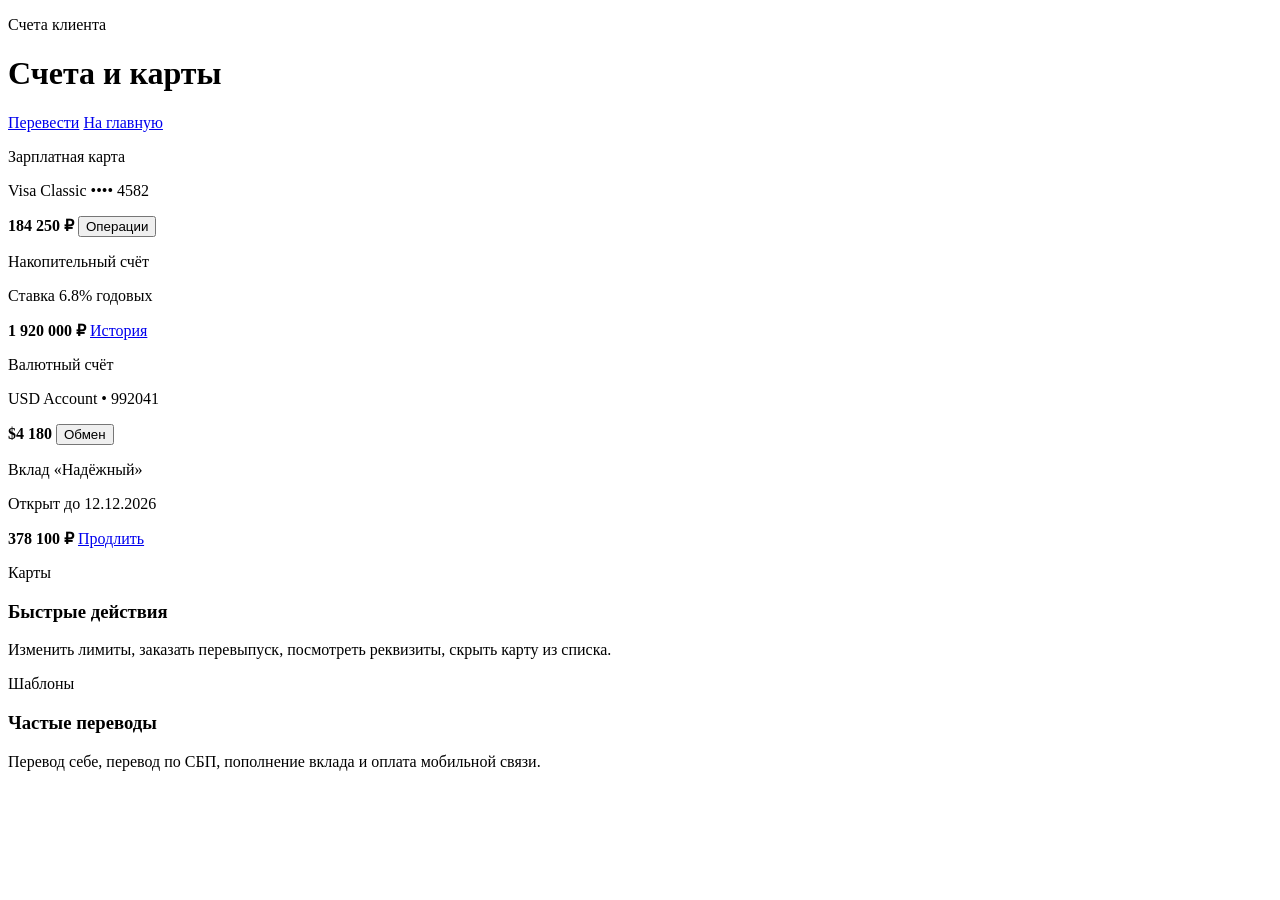
==== accounts.html @ db866a27 "Add project files" ====
<!DOCTYPE html>
<html lang="ru">
  <head>
    <meta charset="UTF-8" />
    <meta name="viewport" content="width=device-width, initial-scale=1.0" />
    <title>Счета и карты</title>
    <link rel="preconnect" href="https://fonts.googleapis.com" />
    <link rel="preconnect" href="https://fonts.gstatic.com" crossorigin />
    <link
      href="https://fonts.googleapis.com/css2?family=Manrope:wght@400;500;600;700;800&display=swap"
      rel="stylesheet"
    />
    <link rel="stylesheet" href="styles.css" />
  </head>
  <body class="accounts-page">
    <main class="accounts-layout">
      <header class="accounts-header">
        <div>
          <p class="topbar__eyebrow">Счета клиента</p>
          <h1>Счета и карты</h1>
        </div>
        <div class="topbar__actions">
          <a class="button" href="payments.html">Перевести</a>
          <a class="button button--accent" href="index.html">На главную</a>
        </div>
      </header>

      <section class="accounts-list">
        <article class="line-card">
          <div>
            <p class="line-card__title">Зарплатная карта</p>
            <p class="line-card__meta">Visa Classic •••• 4582</p>
          </div>
          <strong>184 250 ₽</strong>
          <button class="button button--small" data-message="Операции по карте доступны в истории операций.">Операции</button>
        </article>

        <article class="line-card">
          <div>
            <p class="line-card__title">Накопительный счёт</p>
            <p class="line-card__meta">Ставка 6.8% годовых</p>
          </div>
          <strong>1 920 000 ₽</strong>
          <a class="button button--small" href="savings.html">История</a>
        </article>

        <article class="line-card">
          <div>
            <p class="line-card__title">Валютный счёт</p>
            <p class="line-card__meta">USD Account • 992041</p>
          </div>
          <strong>$4 180</strong>
          <button class="button button--small" data-message="Обмен валюты не подключён к бэкенду в демо.">Обмен</button>
        </article>

        <article class="line-card">
          <div>
            <p class="line-card__title">Вклад «Надёжный»</p>
            <p class="line-card__meta">Открыт до 12.12.2026</p>
          </div>
          <strong>378 100 ₽</strong>
          <a class="button button--small" href="savings.html">Продлить</a>
        </article>
      </section>

      <section class="inner-grid">
        <article class="mini-panel">
          <p class="section-label">Карты</p>
          <h3>Быстрые действия</h3>
          <p>Изменить лимиты, заказать перевыпуск, посмотреть реквизиты, скрыть карту из списка.</p>
        </article>
        <article class="mini-panel">
          <p class="section-label">Шаблоны</p>
          <h3>Частые переводы</h3>
          <p>Перевод себе, перевод по СБП, пополнение вклада и оплата мобильной связи.</p>
        </article>
      </section>
    </main>

    <div class="toast" id="toast" aria-live="polite"></div>
    <script src="script.js"></script>
  </body>
</html>
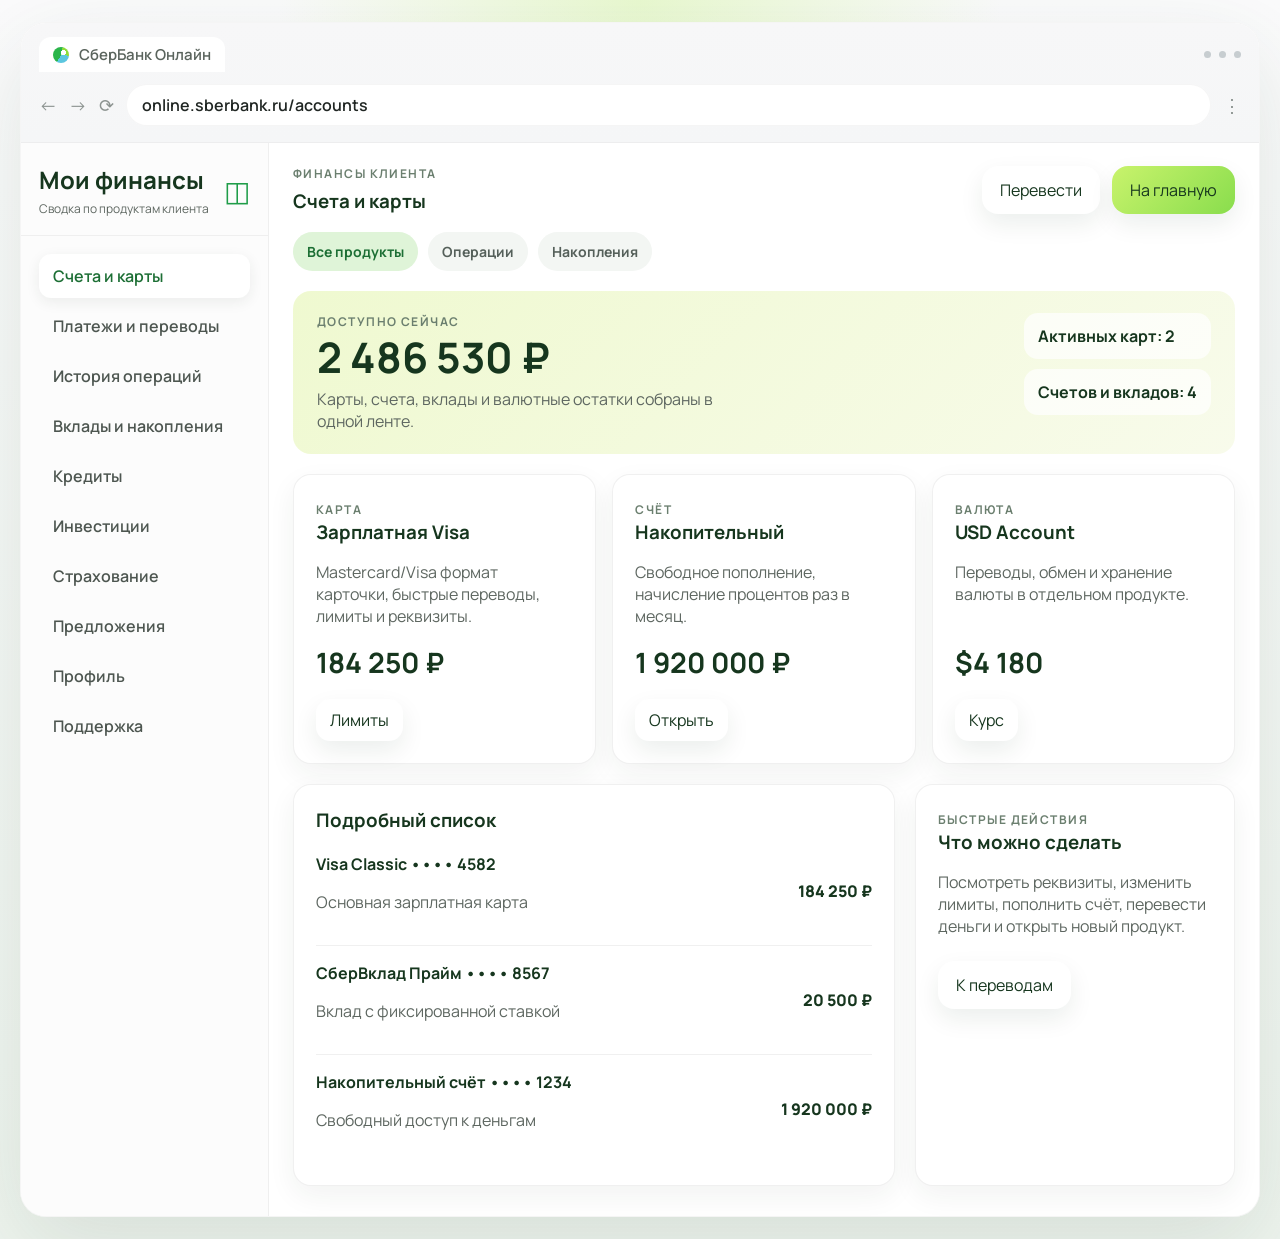
==== commit 917d9bc5: "Update page layouts and homepage banner" ====
--- a/accounts.html
+++ b/accounts.html
@@ -12,68 +12,141 @@
     />
     <link rel="stylesheet" href="styles.css" />
   </head>
-  <body class="accounts-page">
-    <main class="accounts-layout">
-      <header class="accounts-header">
-        <div>
-          <p class="topbar__eyebrow">Счета клиента</p>
-          <h1>Счета и карты</h1>
+  <body class="sber-body">
+    <main class="sber-stage">
+      <section class="sber-app">
+        <div class="browser-bar">
+          <div class="browser-bar__top">
+            <div class="browser-brand">
+              <span class="browser-brand__logo"></span>
+              <span>СберБанк Онлайн</span>
+            </div>
+            <div class="browser-dots"><span></span><span></span><span></span></div>
+          </div>
+          <div class="browser-bar__search">
+            <span class="browser-nav">←</span>
+            <span class="browser-nav">→</span>
+            <span class="browser-nav">⟳</span>
+            <div class="browser-address">online.sberbank.ru/accounts</div>
+            <span class="browser-menu">⋮</span>
+          </div>
         </div>
-        <div class="topbar__actions">
-          <a class="button" href="payments.html">Перевести</a>
-          <a class="button button--accent" href="index.html">На главную</a>
+
+        <div class="workspace">
+          <aside class="finance-sidebar">
+            <section class="finance-card">
+              <div class="finance-card__header">
+                <div>
+                  <h2>Мои финансы</h2>
+                  <p>Сводка по продуктам клиента</p>
+                </div>
+                <a class="icon-link" href="index.html">◫</a>
+              </div>
+            </section>
+
+            <nav class="sidebar-links">
+              <a class="sidebar-link sidebar-link--active" href="accounts.html">Счета и карты</a>
+              <a class="sidebar-link" href="payments.html">Платежи и переводы</a>
+              <a class="sidebar-link" href="history.html">История операций</a>
+              <a class="sidebar-link" href="savings.html">Вклады и накопления</a>
+              <a class="sidebar-link" href="loans.html">Кредиты</a>
+              <a class="sidebar-link" href="investments.html">Инвестиции</a>
+              <a class="sidebar-link" href="insurance.html">Страхование</a>
+              <a class="sidebar-link" href="offers.html">Предложения</a>
+              <a class="sidebar-link" href="profile.html">Профиль</a>
+              <a class="sidebar-link" href="support.html">Поддержка</a>
+            </nav>
+          </aside>
+
+          <section class="section-dashboard">
+            <header class="section-header">
+              <div>
+                <p class="topbar__eyebrow">Финансы клиента</p>
+                <h1>Счета и карты</h1>
+              </div>
+              <div class="topbar__actions">
+                <a class="button" href="payments.html">Перевести</a>
+                <a class="button button--accent" href="index.html">На главную</a>
+              </div>
+            </header>
+
+            <div class="section-tabs">
+              <a class="section-tab section-tab--active" href="accounts.html">Все продукты</a>
+              <a class="section-tab" href="history.html">Операции</a>
+              <a class="section-tab" href="savings.html">Накопления</a>
+            </div>
+
+            <section class="section-hero">
+              <div>
+                <p class="section-label">Доступно сейчас</p>
+                <h2>2 486 530 ₽</h2>
+                <p class="section-hero__text">Карты, счета, вклады и валютные остатки собраны в одной ленте.</p>
+              </div>
+              <div class="section-hero__meta">
+                <span>Активных карт: 2</span>
+                <span>Счетов и вкладов: 4</span>
+              </div>
+            </section>
+
+            <section class="section-card-grid">
+              <article class="section-card">
+                <span class="section-label">Карта</span>
+                <h3>Зарплатная Visa</h3>
+                <p>Mastercard/Visa формат карточки, быстрые переводы, лимиты и реквизиты.</p>
+                <strong>184 250 ₽</strong>
+                <button class="button button--small" data-message="Лимиты по карте доступны в полной версии.">Лимиты</button>
+              </article>
+              <article class="section-card">
+                <span class="section-label">Счёт</span>
+                <h3>Накопительный</h3>
+                <p>Свободное пополнение, начисление процентов раз в месяц.</p>
+                <strong>1 920 000 ₽</strong>
+                <a class="button button--small" href="savings.html">Открыть</a>
+              </article>
+              <article class="section-card">
+                <span class="section-label">Валюта</span>
+                <h3>USD Account</h3>
+                <p>Переводы, обмен и хранение валюты в отдельном продукте.</p>
+                <strong>$4 180</strong>
+                <button class="button button--small" data-message="Курс обмена появится после подключения API.">Курс</button>
+              </article>
+            </section>
+
+            <section class="section-split">
+              <div class="section-list">
+                <h3>Подробный список</h3>
+                <article class="section-line">
+                  <div>
+                    <strong>Visa Classic •••• 4582</strong>
+                    <p>Основная зарплатная карта</p>
+                  </div>
+                  <span>184 250 ₽</span>
+                </article>
+                <article class="section-line">
+                  <div>
+                    <strong>СберВклад Прайм •••• 8567</strong>
+                    <p>Вклад с фиксированной ставкой</p>
+                  </div>
+                  <span>20 500 ₽</span>
+                </article>
+                <article class="section-line">
+                  <div>
+                    <strong>Накопительный счёт •••• 1234</strong>
+                    <p>Свободный доступ к деньгам</p>
+                  </div>
+                  <span>1 920 000 ₽</span>
+                </article>
+              </div>
+
+              <aside class="section-note">
+                <span class="section-label">Быстрые действия</span>
+                <h3>Что можно сделать</h3>
+                <p>Посмотреть реквизиты, изменить лимиты, пополнить счёт, перевести деньги и открыть новый продукт.</p>
+                <a class="button" href="payments.html">К переводам</a>
+              </aside>
+            </section>
+          </section>
         </div>
-      </header>
-
-      <section class="accounts-list">
-        <article class="line-card">
-          <div>
-            <p class="line-card__title">Зарплатная карта</p>
-            <p class="line-card__meta">Visa Classic •••• 4582</p>
-          </div>
-          <strong>184 250 ₽</strong>
-          <button class="button button--small" data-message="Операции по карте доступны в истории операций.">Операции</button>
-        </article>
-
-        <article class="line-card">
-          <div>
-            <p class="line-card__title">Накопительный счёт</p>
-            <p class="line-card__meta">Ставка 6.8% годовых</p>
-          </div>
-          <strong>1 920 000 ₽</strong>
-          <a class="button button--small" href="savings.html">История</a>
-        </article>
-
-        <article class="line-card">
-          <div>
-            <p class="line-card__title">Валютный счёт</p>
-            <p class="line-card__meta">USD Account • 992041</p>
-          </div>
-          <strong>$4 180</strong>
-          <button class="button button--small" data-message="Обмен валюты не подключён к бэкенду в демо.">Обмен</button>
-        </article>
-
-        <article class="line-card">
-          <div>
-            <p class="line-card__title">Вклад «Надёжный»</p>
-            <p class="line-card__meta">Открыт до 12.12.2026</p>
-          </div>
-          <strong>378 100 ₽</strong>
-          <a class="button button--small" href="savings.html">Продлить</a>
-        </article>
-      </section>
-
-      <section class="inner-grid">
-        <article class="mini-panel">
-          <p class="section-label">Карты</p>
-          <h3>Быстрые действия</h3>
-          <p>Изменить лимиты, заказать перевыпуск, посмотреть реквизиты, скрыть карту из списка.</p>
-        </article>
-        <article class="mini-panel">
-          <p class="section-label">Шаблоны</p>
-          <h3>Частые переводы</h3>
-          <p>Перевод себе, перевод по СБП, пополнение вклада и оплата мобильной связи.</p>
-        </article>
       </section>
     </main>
 
--- a/styles.css
+++ b/styles.css
@@ -0,0 +1,1222 @@
+:root {
+  --bg: #edf3ea;
+  --surface: #ffffff;
+  --surface-soft: #f4f7f1;
+  --surface-muted: #f6f7f8;
+  --text: #16361e;
+  --text-soft: #5e6761;
+  --muted: #6b7f6f;
+  --green: #1f9d49;
+  --green-deep: #11813b;
+  --lime: #c9f36c;
+  --line: rgba(17, 53, 29, 0.08);
+  --shadow: 0 24px 70px rgba(29, 77, 42, 0.12);
+}
+
+* {
+  box-sizing: border-box;
+}
+
+body {
+  margin: 0;
+  min-height: 100vh;
+  font-family: "Manrope", sans-serif;
+  color: var(--text);
+  background:
+    radial-gradient(circle at top right, rgba(201, 243, 108, 0.7), transparent 26%),
+    linear-gradient(180deg, #f8fbf7 0%, var(--bg) 100%);
+}
+
+.sber-body {
+  background:
+    radial-gradient(circle at top center, rgba(202, 246, 129, 0.35), transparent 26%),
+    linear-gradient(180deg, #fbfbfc 0%, #eef4ee 100%);
+}
+
+a {
+  color: inherit;
+  text-decoration: none;
+}
+
+button {
+  font: inherit;
+  border: 0;
+  cursor: pointer;
+}
+
+.sber-stage {
+  width: min(1240px, calc(100% - 32px));
+  margin: 22px auto;
+}
+
+.sber-app {
+  background: rgba(255, 255, 255, 0.96);
+  border: 1px solid rgba(0, 0, 0, 0.04);
+  border-radius: 26px;
+  box-shadow: 0 28px 90px rgba(39, 71, 50, 0.12);
+  overflow: hidden;
+}
+
+.browser-bar {
+  padding: 14px 18px 16px;
+  background: linear-gradient(180deg, #f7f7f8 0%, #f5f6f7 100%);
+  border-bottom: 1px solid rgba(0, 0, 0, 0.04);
+}
+
+.browser-bar__top,
+.browser-bar__search {
+  display: flex;
+  align-items: center;
+  justify-content: space-between;
+}
+
+.browser-bar__top {
+  margin-bottom: 12px;
+}
+
+.browser-brand {
+  display: inline-flex;
+  align-items: center;
+  gap: 10px;
+  padding: 7px 14px;
+  border-radius: 12px 12px 0 0;
+  background: #fff;
+  color: #5a645d;
+  font-size: 15px;
+  font-weight: 600;
+}
+
+.browser-brand__logo {
+  width: 16px;
+  height: 16px;
+  border-radius: 50%;
+  background:
+    radial-gradient(circle at 65% 35%, #fff 0 18%, transparent 19%),
+    conic-gradient(from 210deg, #2ab54a 0 45%, #8ddd38 45% 68%, #5bc6df 68% 100%);
+}
+
+.browser-dots {
+  display: flex;
+  gap: 8px;
+}
+
+.browser-dots span {
+  width: 7px;
+  height: 7px;
+  border-radius: 50%;
+  background: #c7cdd0;
+}
+
+.browser-bar__search {
+  gap: 12px;
+}
+
+.browser-nav,
+.browser-menu {
+  color: #8c9390;
+  font-size: 18px;
+}
+
+.browser-address {
+  flex: 1;
+  padding: 10px 16px;
+  border-radius: 999px;
+  background: #fff;
+  color: #202623;
+  font-weight: 600;
+  box-shadow: inset 0 0 0 1px rgba(0, 0, 0, 0.04);
+}
+
+.workspace {
+  display: grid;
+  grid-template-columns: 248px minmax(0, 1fr);
+  min-height: 760px;
+}
+
+.finance-sidebar {
+  background: #fcfcfc;
+  border-right: 1px solid rgba(0, 0, 0, 0.05);
+}
+
+.sidebar-links {
+  display: grid;
+  gap: 6px;
+  padding: 18px;
+}
+
+.sidebar-link {
+  display: block;
+  padding: 11px 14px;
+  border-radius: 12px;
+  color: #4d5650;
+  font-weight: 600;
+  transition: background 0.2s ease, color 0.2s ease;
+}
+
+.sidebar-link:hover,
+.sidebar-link--active {
+  background: #ffffff;
+  color: #1d6f35;
+  box-shadow: 0 4px 14px rgba(35, 50, 40, 0.08);
+}
+
+.finance-card,
+.finance-group {
+  padding: 20px 18px 18px;
+  border-bottom: 1px solid rgba(0, 0, 0, 0.05);
+}
+
+.finance-card__header,
+.finance-group__title,
+.finance-item,
+.finance-item--split,
+.quick-actions,
+.operations__head,
+.budget-row,
+.category-item,
+.insight-period {
+  display: flex;
+  align-items: center;
+}
+
+.finance-card__header,
+.finance-group__title,
+.operations__head,
+.budget-row,
+.category-item,
+.insight-period {
+  justify-content: space-between;
+}
+
+.finance-card h2,
+.promo-banner h3,
+.operations h3,
+.insights-card h3 {
+  margin: 0;
+}
+
+.finance-card p,
+.finance-item__info p,
+.service-tile span,
+.promo-banner p,
+.operation-row__info p,
+.budget-row span {
+  margin: 0;
+  color: var(--text-soft);
+}
+
+.finance-card p {
+  margin-top: 4px;
+  font-size: 12px;
+}
+
+.icon-link,
+.icon-plus,
+.square-action,
+.operations__tab,
+.text-shortcut,
+.insight-period button {
+  background: transparent;
+}
+
+.icon-link,
+.icon-plus {
+  color: var(--green);
+  font-size: 28px;
+  line-height: 1;
+}
+
+.finance-group__title {
+  margin-bottom: 14px;
+  font-size: 14px;
+  font-weight: 700;
+}
+
+.finance-item {
+  gap: 12px;
+  padding: 10px 0;
+}
+
+.finance-item--split {
+  gap: 10px;
+}
+
+.finance-item__icon {
+  flex: 0 0 18px;
+  width: 18px;
+  height: 18px;
+  border-radius: 4px;
+  background: linear-gradient(135deg, #9fe0ff, #19b7c3);
+}
+
+.finance-item__icon--card {
+  background: linear-gradient(135deg, #ffb2a2, #ffd66a);
+}
+
+.finance-item__icon--card-alt {
+  background: linear-gradient(135deg, #bce84c, #ffd66a);
+}
+
+.finance-item__icon--account {
+  background: linear-gradient(135deg, #86efd4, #45bec5);
+}
+
+.finance-item__icon--metal {
+  background: linear-gradient(135deg, #e7d593, #b3871f);
+}
+
+.finance-item__icon--loan {
+  background: linear-gradient(135deg, #7fd2ff, #2e7de1);
+}
+
+.finance-item__info {
+  flex: 1;
+}
+
+.finance-item__info strong,
+.finance-item__rate {
+  color: #252b27;
+  font-size: 14px;
+}
+
+.finance-item__info p {
+  margin-top: 2px;
+  font-size: 11px;
+}
+
+.finance-item__rate {
+  white-space: nowrap;
+  font-weight: 700;
+}
+
+.dashboard {
+  padding: 18px 20px 28px;
+  background: #fff;
+}
+
+.section-dashboard {
+  padding: 22px 24px 30px;
+  background: #fff;
+}
+
+.section-header {
+  display: flex;
+  justify-content: space-between;
+  align-items: center;
+  gap: 16px;
+  margin-bottom: 18px;
+}
+
+.section-header h1,
+.section-hero h2,
+.section-card h3,
+.section-list h3,
+.section-note h3 {
+  margin: 0;
+}
+
+.section-tabs {
+  display: flex;
+  gap: 10px;
+  flex-wrap: wrap;
+  margin-bottom: 20px;
+}
+
+.section-tab {
+  padding: 10px 14px;
+  border-radius: 999px;
+  background: #f3f6f3;
+  color: #55605a;
+  font-size: 14px;
+  font-weight: 700;
+}
+
+.section-tab--active {
+  background: #dff4d8;
+  color: #1d6f35;
+}
+
+.section-hero {
+  display: flex;
+  justify-content: space-between;
+  gap: 20px;
+  padding: 22px 24px;
+  margin-bottom: 20px;
+  border-radius: 18px;
+  background: linear-gradient(135deg, #eff9d0 0%, #f8fbeb 100%);
+}
+
+.section-hero h2 {
+  font-size: 42px;
+  line-height: 1;
+}
+
+.section-hero__text {
+  max-width: 420px;
+  margin: 10px 0 0;
+  color: var(--text-soft);
+}
+
+.section-hero__meta {
+  display: grid;
+  gap: 10px;
+  align-content: start;
+}
+
+.section-hero__meta span {
+  padding: 12px 14px;
+  border-radius: 14px;
+  background: rgba(255, 255, 255, 0.72);
+  font-weight: 700;
+}
+
+.section-card-grid {
+  display: grid;
+  grid-template-columns: repeat(3, minmax(0, 1fr));
+  gap: 16px;
+}
+
+.section-card {
+  padding: 22px;
+  border-radius: 18px;
+  background: #fff;
+  border: 1px solid rgba(0, 0, 0, 0.06);
+  box-shadow: 0 10px 28px rgba(35, 50, 40, 0.06);
+}
+
+.section-card--soft {
+  background: linear-gradient(180deg, #fbffef 0%, #ffffff 100%);
+}
+
+.section-card p,
+.section-note p,
+.section-line p {
+  color: var(--text-soft);
+}
+
+.section-card p {
+  min-height: 66px;
+}
+
+.section-card strong {
+  display: block;
+  margin: 14px 0 18px;
+  font-size: 28px;
+}
+
+.section-split {
+  display: grid;
+  grid-template-columns: minmax(0, 1.3fr) 320px;
+  gap: 20px;
+  margin-top: 20px;
+}
+
+.section-list,
+.section-note {
+  padding: 22px;
+  border-radius: 18px;
+  background: #fff;
+  border: 1px solid rgba(0, 0, 0, 0.06);
+  box-shadow: 0 10px 28px rgba(35, 50, 40, 0.06);
+}
+
+.section-list--full {
+  margin-top: 8px;
+}
+
+.section-list h3 {
+  margin-bottom: 14px;
+}
+
+.section-line {
+  display: flex;
+  justify-content: space-between;
+  align-items: center;
+  gap: 16px;
+  padding: 16px 0;
+  border-top: 1px solid rgba(0, 0, 0, 0.06);
+}
+
+.section-line:first-of-type {
+  border-top: 0;
+  padding-top: 6px;
+}
+
+.section-line strong {
+  display: block;
+  margin-bottom: 4px;
+}
+
+.section-line > span {
+  font-weight: 800;
+  white-space: nowrap;
+}
+
+.section-note .button {
+  margin-top: 8px;
+}
+
+.quick-actions {
+  gap: 14px;
+}
+
+.quick-actions__rail {
+  display: grid;
+  gap: 10px;
+}
+
+.square-action {
+  width: 44px;
+  height: 44px;
+  border-radius: 10px;
+  background: #fff;
+  box-shadow: 0 2px 10px rgba(35, 50, 40, 0.12);
+  font-size: 20px;
+  color: #525a55;
+}
+
+.service-tiles {
+  display: grid;
+  grid-template-columns: repeat(5, minmax(0, 1fr));
+  gap: 12px;
+  flex: 1;
+}
+
+.service-tile {
+  display: block;
+  padding: 16px 16px 14px;
+  border-radius: 12px;
+  background: #fff;
+  box-shadow: 0 3px 12px rgba(35, 50, 40, 0.12);
+}
+
+.service-tile--button {
+  width: 100%;
+  text-align: left;
+}
+
+.service-tile strong {
+  display: block;
+  margin: 16px 0 4px;
+  font-size: 18px;
+  color: #222824;
+}
+
+.service-tile span {
+  font-size: 13px;
+}
+
+.service-tile__icon {
+  width: 34px;
+  height: 34px;
+  border-radius: 50%;
+  display: grid;
+  place-items: center;
+  font-size: 18px;
+  font-weight: 700;
+}
+
+.service-tile__icon--green {
+  background: #dff6dd;
+  color: #26974a;
+}
+
+.service-tile__icon--red {
+  background: #fff0f0;
+  color: #ff0000;
+}
+
+.service-tile__icon--yellow {
+  background: #fff5cb;
+  color: #b08a09;
+}
+
+.service-tile__icon--avatar {
+  background: linear-gradient(135deg, #b4eb40, #5ba521);
+  color: #fff;
+}
+
+.shortcut-row {
+  display: flex;
+  gap: 30px;
+  padding: 18px 0 20px 58px;
+  color: #4c544f;
+  font-weight: 700;
+}
+
+.text-shortcut {
+  padding: 0;
+  color: inherit;
+  font-weight: inherit;
+}
+
+.content-grid {
+  display: grid;
+  grid-template-columns: minmax(0, 1.3fr) 320px;
+  gap: 24px;
+}
+
+.promo-banner {
+  position: relative;
+  display: flex;
+  align-items: stretch;
+  min-height: 200px;
+  overflow: hidden;
+  border-radius: 14px;
+  background:
+    linear-gradient(90deg, rgba(61, 52, 30, 0.64) 0%, rgba(96, 82, 44, 0.5) 24%, rgba(255, 248, 230, 0.2) 58%, rgba(255, 252, 242, 0.04) 100%),
+    url("assets/banner-woman.jpg");
+  background-size: cover;
+  background-position: center;
+}
+
+.promo-banner__overlay {
+  width: 100%;
+  padding: 20px 22px;
+  display: flex;
+  align-items: flex-start;
+}
+
+.promo-banner__copy {
+  max-width: 320px;
+}
+
+.promo-banner h3 {
+  font-size: 34px;
+  line-height: 1.05;
+  letter-spacing: -0.04em;
+  color: #fffaf0;
+}
+
+.promo-banner p {
+  margin-top: 14px;
+  font-size: 18px;
+  color: rgba(255, 247, 232, 0.92);
+}
+
+.promo-link {
+  display: inline-block;
+  margin-top: 28px;
+  font-weight: 800;
+  color: #fffef8;
+}
+
+.promo-dots {
+  display: flex;
+  justify-content: center;
+  gap: 8px;
+  padding: 10px 0 22px;
+}
+
+.promo-dots span {
+  width: 6px;
+  height: 6px;
+  border-radius: 999px;
+  background: #d7dbd9;
+}
+
+.promo-dots__active {
+  width: 14px !important;
+  background: #2a2f2c !important;
+}
+
+.operations__head {
+  margin-bottom: 12px;
+}
+
+.operations__head h3 {
+  font-size: 18px;
+}
+
+.operations__head a {
+  color: var(--green);
+  font-weight: 700;
+}
+
+.operations__tabs {
+  display: flex;
+  gap: 14px;
+  padding-bottom: 10px;
+  border-bottom: 1px solid rgba(0, 0, 0, 0.06);
+}
+
+.operations__tab {
+  padding: 0 0 10px;
+  color: #858d88;
+  font-size: 13px;
+}
+
+.operations__tab--active {
+  color: #232824;
+  box-shadow: inset 0 -2px 0 var(--green);
+}
+
+.operations__date {
+  margin: 14px 0 10px;
+  font-size: 14px;
+  font-weight: 700;
+  color: #4a514d;
+}
+
+.operation-row {
+  display: flex;
+  align-items: center;
+  gap: 14px;
+  padding: 14px 0;
+  border-top: 1px solid rgba(0, 0, 0, 0.05);
+}
+
+.operation-row__icon {
+  width: 38px;
+  height: 38px;
+  border-radius: 10px;
+  display: grid;
+  place-items: center;
+  background: #fff1d7;
+}
+
+.operation-row__icon--green {
+  background: #ddf4e1;
+  color: var(--green);
+}
+
+.operation-row__info {
+  flex: 1;
+}
+
+.operation-row__info strong {
+  display: block;
+  margin-bottom: 4px;
+  color: #232824;
+}
+
+.operation-row span {
+  font-weight: 700;
+  color: #232824;
+}
+
+.insights-card {
+  padding: 8px 0 0;
+}
+
+.insights-card h3 {
+  margin-bottom: 18px;
+  font-size: 18px;
+}
+
+.insight-link {
+  display: inline-block;
+  margin-bottom: 22px;
+  color: #23352a;
+  font-weight: 700;
+}
+
+.insight-period {
+  margin-bottom: 18px;
+  color: #4d5550;
+  font-weight: 700;
+}
+
+.insight-period button {
+  padding: 0;
+  color: inherit;
+}
+
+.budget-row {
+  gap: 12px;
+}
+
+.budget-row div {
+  flex: 1;
+  padding: 16px;
+  border-radius: 14px;
+  background: #fff;
+  box-shadow: 0 6px 22px rgba(35, 50, 40, 0.1);
+}
+
+.budget-row strong {
+  display: block;
+  margin-top: 6px;
+  font-size: 22px;
+}
+
+.category-list {
+  margin-top: 20px;
+}
+
+.category-item {
+  gap: 14px;
+  justify-content: flex-start;
+  padding: 12px 0;
+  color: #414944;
+}
+
+.category-item__icon {
+  width: 32px;
+  text-align: center;
+}
+
+.app-shell {
+  display: grid;
+  grid-template-columns: 290px minmax(0, 1fr);
+  min-height: 100vh;
+}
+
+.sidebar {
+  padding: 28px;
+  background: rgba(255, 255, 255, 0.8);
+  border-right: 1px solid var(--line);
+  backdrop-filter: blur(18px);
+}
+
+.brand {
+  display: flex;
+  gap: 14px;
+  align-items: center;
+  margin-bottom: 36px;
+}
+
+.brand__badge {
+  width: 52px;
+  height: 52px;
+  border-radius: 16px;
+  background:
+    linear-gradient(145deg, #1fa94d 0%, #0a7b34 100%);
+  box-shadow: inset 0 0 0 5px rgba(255, 255, 255, 0.15);
+}
+
+.brand__eyebrow,
+.topbar__eyebrow,
+.section-label,
+.hero__eyebrow {
+  margin: 0 0 6px;
+  font-size: 12px;
+  font-weight: 700;
+  letter-spacing: 0.12em;
+  text-transform: uppercase;
+  color: var(--muted);
+}
+
+.brand h1,
+.topbar h2,
+.panel__head h3,
+.service-card h3,
+.accounts-header h1 {
+  margin: 0;
+}
+
+.menu {
+  display: grid;
+  gap: 10px;
+}
+
+.menu__item {
+  display: block;
+  padding: 14px 16px;
+  text-align: left;
+  border-radius: 18px;
+  background: transparent;
+  color: var(--text);
+  transition: 0.2s ease;
+}
+
+.menu__item:hover,
+.menu__item--active {
+  background: var(--surface);
+  box-shadow: 0 12px 28px rgba(17, 53, 29, 0.08);
+}
+
+.sidebar-card,
+.panel,
+.service-card,
+.hero,
+.accounts-layout {
+  box-shadow: var(--shadow);
+}
+
+.sidebar-card {
+  margin-top: 30px;
+  padding: 22px;
+  border-radius: 28px;
+  background: linear-gradient(180deg, #1a9d49 0%, #0b7c35 100%);
+  color: #fff;
+}
+
+.sidebar-card__label {
+  margin: 0 0 10px;
+  color: rgba(255, 255, 255, 0.7);
+  text-transform: uppercase;
+  letter-spacing: 0.08em;
+  font-size: 12px;
+}
+
+.sidebar-card h2,
+.sidebar-card p {
+  margin: 0 0 14px;
+}
+
+.content {
+  padding: 28px;
+}
+
+.topbar {
+  display: flex;
+  justify-content: space-between;
+  gap: 20px;
+  align-items: center;
+  margin-bottom: 24px;
+}
+
+.topbar__actions {
+  display: flex;
+  gap: 12px;
+  flex-wrap: wrap;
+}
+
+.button {
+  display: inline-flex;
+  align-items: center;
+  justify-content: center;
+  gap: 8px;
+  padding: 13px 18px;
+  border-radius: 16px;
+  background: var(--surface);
+  color: var(--text);
+  box-shadow: 0 10px 24px rgba(17, 53, 29, 0.08);
+  transition: transform 0.2s ease, box-shadow 0.2s ease, background 0.2s ease;
+}
+
+.button:hover {
+  transform: translateY(-1px);
+  box-shadow: 0 16px 30px rgba(17, 53, 29, 0.1);
+}
+
+.button--accent {
+  background: linear-gradient(135deg, var(--lime), #89dd4d);
+}
+
+.button--ghost {
+  background: rgba(255, 255, 255, 0.16);
+  color: #fff;
+  box-shadow: none;
+}
+
+.button--small {
+  width: fit-content;
+  padding: 10px 14px;
+  border-radius: 14px;
+}
+
+.button--dark {
+  background: #16361e;
+  color: #fff;
+}
+
+.hero {
+  display: flex;
+  justify-content: space-between;
+  gap: 20px;
+  padding: 28px;
+  border-radius: 32px;
+  background:
+    linear-gradient(135deg, rgba(31, 157, 73, 0.95), rgba(10, 124, 53, 0.94)),
+    #159345;
+  color: #fff;
+}
+
+.hero h3 {
+  margin: 0;
+  font-size: clamp(34px, 6vw, 56px);
+}
+
+.hero__caption {
+  margin: 10px 0 0;
+  color: rgba(255, 255, 255, 0.78);
+}
+
+.hero__stats {
+  display: grid;
+  gap: 14px;
+  min-width: 240px;
+}
+
+.hero__stats div {
+  padding: 16px 18px;
+  border-radius: 20px;
+  background: rgba(255, 255, 255, 0.14);
+}
+
+.hero__stats span,
+.account-card p,
+.service-card p,
+.line-card__meta {
+  color: var(--muted);
+}
+
+.hero__stats span {
+  display: block;
+  margin-bottom: 8px;
+  color: rgba(255, 255, 255, 0.7);
+}
+
+.panel {
+  margin-top: 24px;
+  padding: 24px;
+  border-radius: 30px;
+  background: rgba(255, 255, 255, 0.86);
+}
+
+.panel__head {
+  display: flex;
+  justify-content: space-between;
+  gap: 16px;
+  align-items: center;
+  margin-bottom: 18px;
+}
+
+.panel__link {
+  color: var(--green-deep);
+  font-weight: 700;
+}
+
+.accounts-grid,
+.services {
+  display: grid;
+  gap: 18px;
+}
+
+.quick-grid,
+.inner-grid {
+  display: grid;
+  gap: 18px;
+}
+
+.accounts-grid {
+  grid-template-columns: repeat(3, minmax(0, 1fr));
+}
+
+.quick-grid {
+  grid-template-columns: repeat(3, minmax(0, 1fr));
+}
+
+.inner-grid {
+  margin-top: 20px;
+  grid-template-columns: repeat(2, minmax(0, 1fr));
+}
+
+.account-card,
+.service-card,
+.line-card,
+.quick-card,
+.mini-panel {
+  padding: 22px;
+  border-radius: 24px;
+  background: var(--surface);
+  border: 1px solid var(--line);
+}
+
+.account-card--primary {
+  background: linear-gradient(180deg, #f8fff2 0%, #ffffff 100%);
+}
+
+.account-card__top,
+.line-card {
+  display: flex;
+  justify-content: space-between;
+  gap: 14px;
+  align-items: center;
+}
+
+.account-card strong,
+.line-card strong {
+  display: block;
+  margin: 18px 0 10px;
+  font-size: 28px;
+}
+
+.services {
+  margin-top: 24px;
+  grid-template-columns: 1.2fr 1fr;
+}
+
+.service-card--accent {
+  background:
+    radial-gradient(circle at top right, rgba(201, 243, 108, 0.9), transparent 30%),
+    linear-gradient(180deg, #f6fbf0 0%, #ffffff 100%);
+}
+
+.quick-card {
+  display: block;
+  transition: transform 0.2s ease, box-shadow 0.2s ease;
+}
+
+.quick-card:hover {
+  transform: translateY(-2px);
+  box-shadow: 0 16px 28px rgba(17, 53, 29, 0.08);
+}
+
+.quick-card--static:hover {
+  transform: none;
+}
+
+.quick-card h4,
+.mini-panel h3 {
+  margin: 0 0 10px;
+  font-size: 22px;
+}
+
+.quick-card p,
+.mini-panel p {
+  margin: 0 0 18px;
+  color: var(--muted);
+}
+
+.accounts-page {
+  display: grid;
+  place-items: center;
+  padding: 28px;
+}
+
+.accounts-layout {
+  width: min(1100px, 100%);
+  padding: 28px;
+  border-radius: 34px;
+  background: rgba(255, 255, 255, 0.88);
+}
+
+.accounts-header {
+  display: flex;
+  justify-content: space-between;
+  gap: 16px;
+  align-items: center;
+  margin-bottom: 24px;
+}
+
+.accounts-list {
+  display: grid;
+  gap: 14px;
+}
+
+.line-card__title {
+  margin: 0 0 6px;
+  font-weight: 700;
+}
+
+.amount-positive {
+  color: var(--green-deep);
+}
+
+.amount-negative {
+  color: #b83f2d;
+}
+
+.toast {
+  position: fixed;
+  right: 20px;
+  bottom: 20px;
+  max-width: 320px;
+  padding: 14px 16px;
+  border-radius: 16px;
+  background: rgba(22, 54, 30, 0.92);
+  color: #fff;
+  opacity: 0;
+  pointer-events: none;
+  transform: translateY(12px);
+  transition: opacity 0.25s ease, transform 0.25s ease;
+}
+
+.toast--visible {
+  opacity: 1;
+  transform: translateY(0);
+}
+
+@media (max-width: 1080px) {
+  .workspace,
+  .content-grid,
+  .section-split {
+    grid-template-columns: 1fr;
+  }
+
+  .service-tiles,
+  .section-card-grid {
+    grid-template-columns: repeat(2, minmax(0, 1fr));
+  }
+
+  .shortcut-row {
+    padding-left: 0;
+    flex-wrap: wrap;
+  }
+
+  .app-shell {
+    grid-template-columns: 1fr;
+  }
+
+  .sidebar {
+    border-right: 0;
+    border-bottom: 1px solid var(--line);
+  }
+
+  .accounts-grid,
+  .services,
+  .quick-grid,
+  .inner-grid {
+    grid-template-columns: 1fr;
+  }
+}
+
+@media (max-width: 720px) {
+  .sber-stage {
+    width: min(100%, calc(100% - 16px));
+    margin: 8px auto;
+  }
+
+  .browser-bar,
+  .dashboard,
+  .finance-card,
+  .finance-group {
+    padding-left: 14px;
+    padding-right: 14px;
+  }
+
+  .browser-bar__search,
+  .quick-actions,
+  .promo-banner,
+  .section-header,
+  .section-hero,
+  .section-line {
+    flex-direction: column;
+    align-items: stretch;
+  }
+
+  .service-tiles,
+  .budget-row,
+  .section-card-grid {
+    grid-template-columns: 1fr;
+  }
+
+  .promo-banner h3 {
+    font-size: 26px;
+  }
+
+  .promo-banner p {
+    font-size: 15px;
+  }
+
+  .content,
+  .sidebar,
+  .accounts-layout {
+    padding: 20px;
+  }
+
+  .topbar,
+  .hero,
+  .accounts-header,
+  .line-card {
+    flex-direction: column;
+    align-items: stretch;
+  }
+
+  .hero__stats {
+    min-width: 0;
+  }
+}
